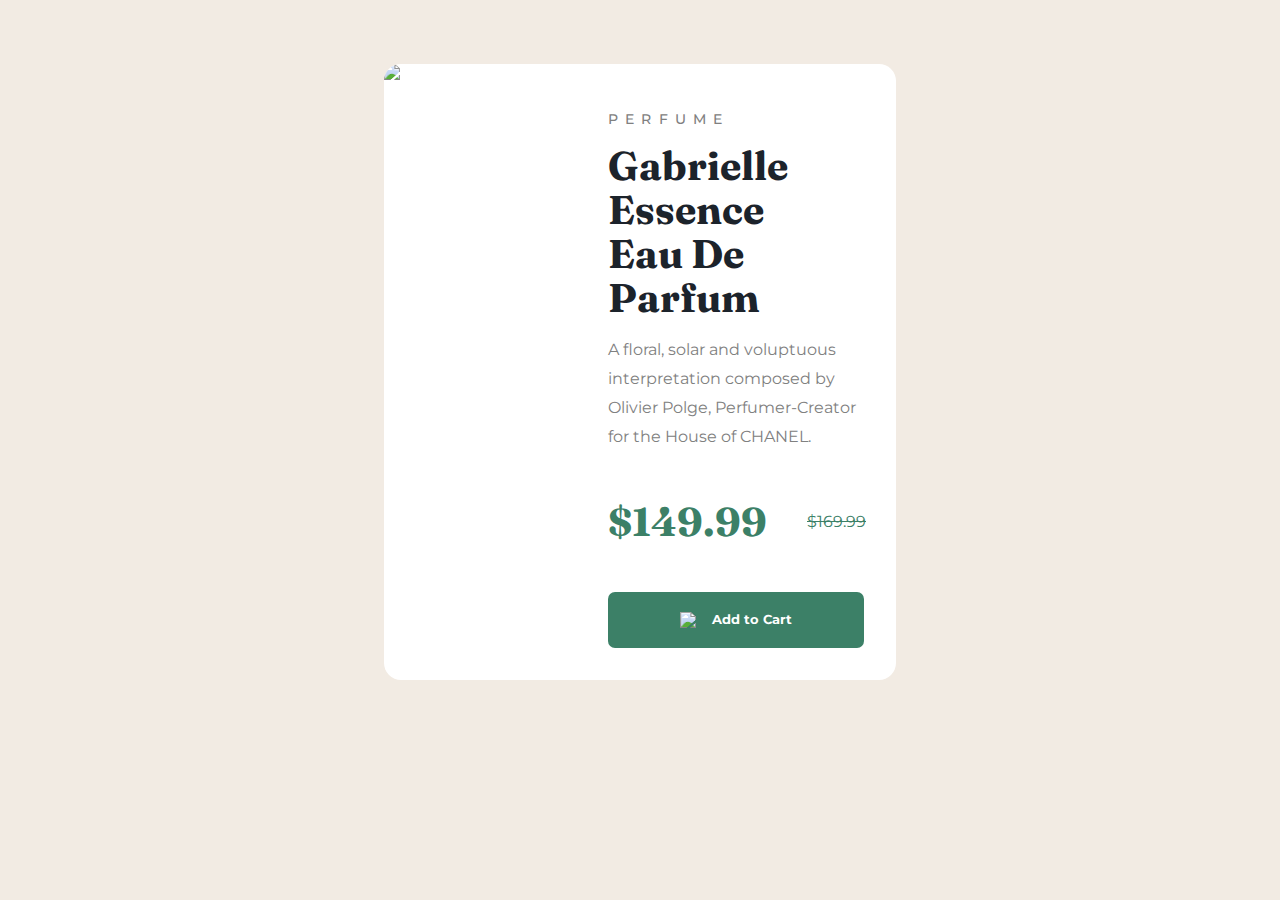
==== product-preview-card/index.html @ 137b0727 "not much responsive" ====
<!DOCTYPE html>
<html lang="en">
<head>
  <meta charset="UTF-8">
  <meta http-equiv="X-UA-Compatible" content="IE=edge">
  <meta name="viewport" content="width=device-width, initial-scale=1.0">
  <link rel="stylesheet" href="style.css">
  <link rel="stylesheet" href="https://cdnjs.cloudflare.com/ajax/libs/font-awesome/4.7.0/css/font-awesome.min.css">
  <title>Product Preview Card Component</title>
</head>
<body>
  <div class="cont containerr">
    <div class="conta">
      <img class="mobile" src="/images/image-product-mobile.jpg">
      <img class="dt" src="/images/image-product-desktop.jpg">
      <div class="container">
        <a class="per">Perfume</a>
        <h1>Gabrielle Essence Eau De Parfum</h1>
        <p>A floral, solar and voluptuous interpretation composed by Olivier Polge, Perfumer-Creator for the House of CHANEL.</p>
        <div class="pricee">
          <div class="price row">
            <h1>$149.99</h1>
            <a>$169.99</a>
          </div>
        </div>
        <div class="btn row">
          <img src="/images/icon-cart.svg">
          <a>Add to Cart</a>
        </div>
      </div>
    </div>
  </div>
</body>
</html>
---- product-preview-card/style.css ----
@import url('https://fonts.googleapis.com/css2?family=Fraunces:opsz,wght@9..144,700&family=Montserrat:wght@500;700&display=swap');

:root{
    --clr-dc: hsl(158, 36%, 37%);
    --clr-c:  hsl(30, 38%, 92%);

    --clr-vdb: hsl(212, 21%, 14%);
    --clr-dgb: hsl(228, 12%, 48%);
    --clr-white: hsl(0, 0%, 100%);

    --ff-mont: "Montserrat";
    --ff-fraunces: "Fraunces";    
}

*, *::before, *::after {
    box-sizing: border-box;
}

body{
    margin: 0;
    background-color: var(--clr-c);
    display: flex;
    justify-content: center;
    margin-top: 4em;
}

.cont{
    position: absolute;

}

.conta{
    background-color: white;
    border-radius: 17px;
    width: 90%;
    margin: 0 auto;
    padding-bottom: 1.5em;
}

.mobile{
    border-radius: 17px 17px 0px 0px;
    width: 100%;
    visibility: visible;
}

.dt{
    visibility: hidden;
    display: none;
}
.container{
    width: 87%;
    margin: 0 auto;
}

.per{
    display:inline-block;
    margin-top: 1em;
    font-family: var(--ff-mont);
    text-transform: uppercase;
    letter-spacing: 0.5em;
    font-size: 0.9em;
    color:grey;
    font-weight: 500;
}

.container h1{
    font-family: var(--ff-fraunces);
    margin-block: 0.4em;
    color: var(--clr-vdb);
}

.container p{
    font-family: var(--ff-mont);
    color: grey;
    margin-bottom: 3em;
}

.row{
    display: flex;
    align-items: center;
    justify-content: center;
}
.pricee .row {
    justify-content: left;
}
.price h1{
    color: var(--clr-dc);
}

.price a{
    color: var(--clr-dc);
    font-family: var(--ff-mont);
    margin-left: 1.5em;
    text-decoration: line-through;
}

.btn{
    background-color: var(--clr-dc);
    border-radius: 7px;
    color: var(--clr-white);
    font-family: var(--ff-mont);
    font-weight: 700;
    font-size: 0.8em;
    height: 45px;
    transition: background-color 0.2s ease;
    cursor: pointer;
}

.btn img{
    width: 20px;
    margin-right: 1em;
}

.btn:hover{
    background-color: hsl(158, 36%, 32%);
}


@media (min-width:700px) {
    .conta{
        display:flex;
        flex-direction: row;
        width: 40vw;
    }
    .container{
        width: 50%;
    }
    .dt{
        border-radius: 17px 0 0 17px;
        visibility: visible;
        display: block;
        width: 50%;
        height: auto;
        max-width: 100%;
    }

    .mobile{
        visibility: hidden;
        display: none;
    }
    .cont{

    }
    .container{
        margin: 2em;
    }

    .container h1{
        width: 90%;
        font-size: 2.5em;
        line-height: 1.1em;
    }

    .container p{
        line-height: 1.8em;
        font-size: 1em;
        margin-bottom: 2em;
    }

    .price{
        margin-bottom: 2em;
    }

    .pricee .row{
        justify-content: left   ;
    }

    .price a{
        margin-left: 0;
    }

    .price h1{
        width: auto;
        margin-right: 1em;
    }

    .btn{
        padding: 2.2em 0;
    }
    
    .conta{
        padding: 0;
    }
}
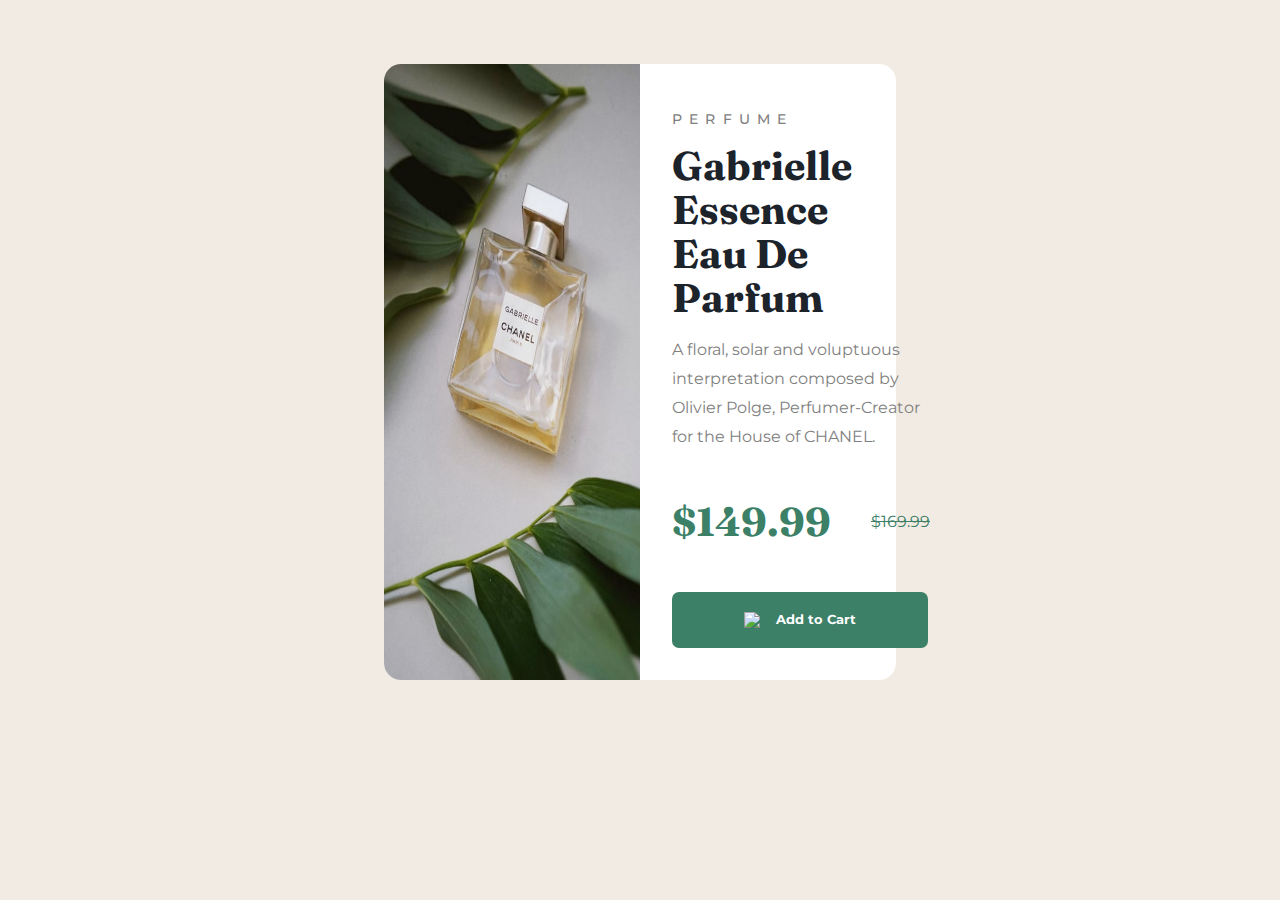
==== commit fb619aa7: "d" ====
--- a/product-preview-card/index.html
+++ b/product-preview-card/index.html
@@ -11,8 +11,8 @@
 <body>
   <div class="cont containerr">
     <div class="conta">
-      <img class="mobile" src="/images/image-product-mobile.jpg">
-      <img class="dt" src="/images/image-product-desktop.jpg">
+      <img class="mobile" src="https://hassanbatrek.github.io/Repo_101/product-preview-card/images/image-product-mobile.jpg">
+      <img class="dt" src="https://hassanbatrek.github.io/Repo_101/product-preview-card/images/image-product-desktop.jpg">
       <div class="container">
         <a class="per">Perfume</a>
         <h1>Gabrielle Essence Eau De Parfum</h1>
@@ -31,4 +31,4 @@
     </div>
   </div>
 </body>
-</html>+</html>
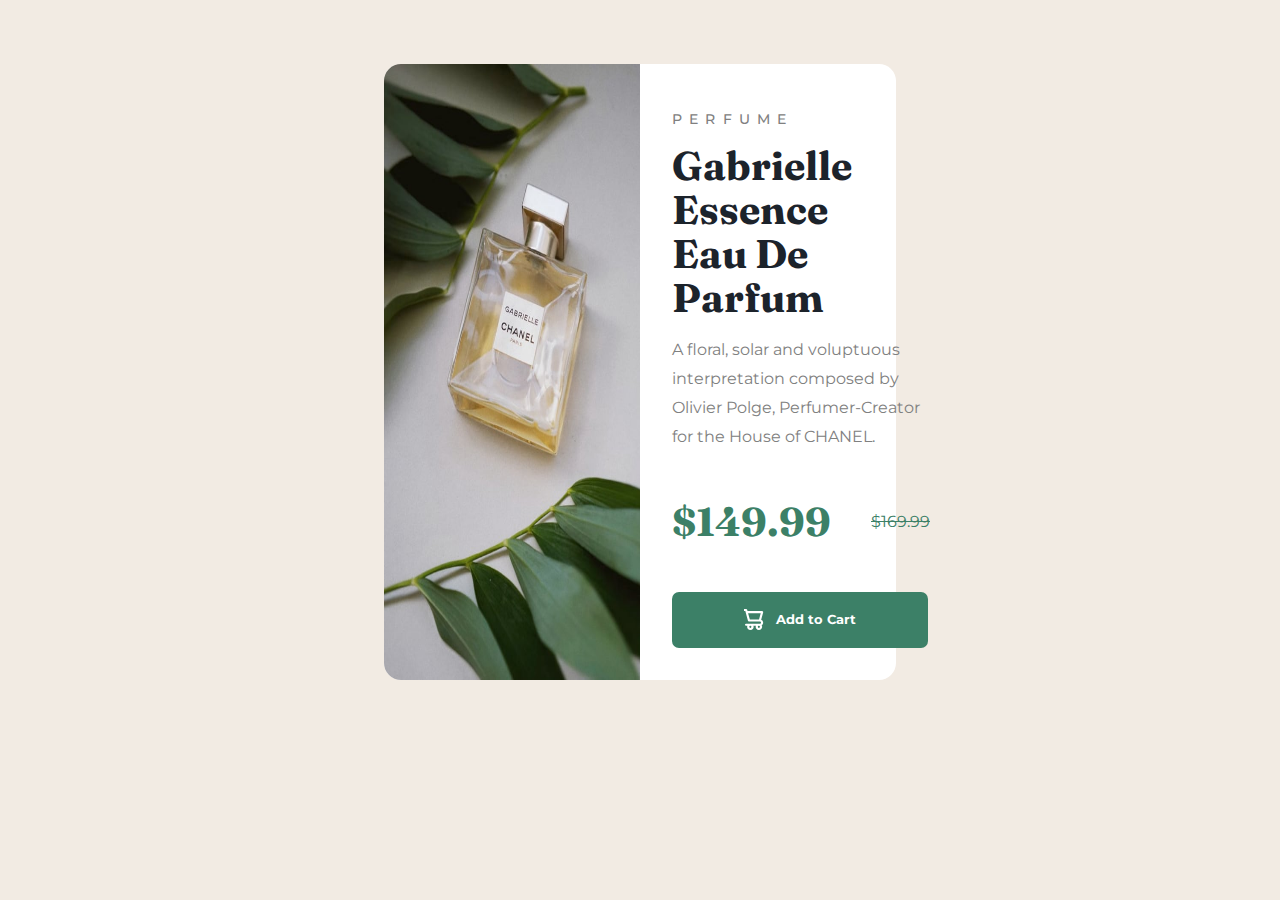
==== commit a4acaf1f: "ds" ====
--- a/product-preview-card/index.html
+++ b/product-preview-card/index.html
@@ -24,7 +24,7 @@
           </div>
         </div>
         <div class="btn row">
-          <img src="/images/icon-cart.svg">
+          <img src="https://hassanbatrek.github.io/Repo_101/product-preview-card/images/icon-cart.svg">
           <a>Add to Cart</a>
         </div>
       </div>
